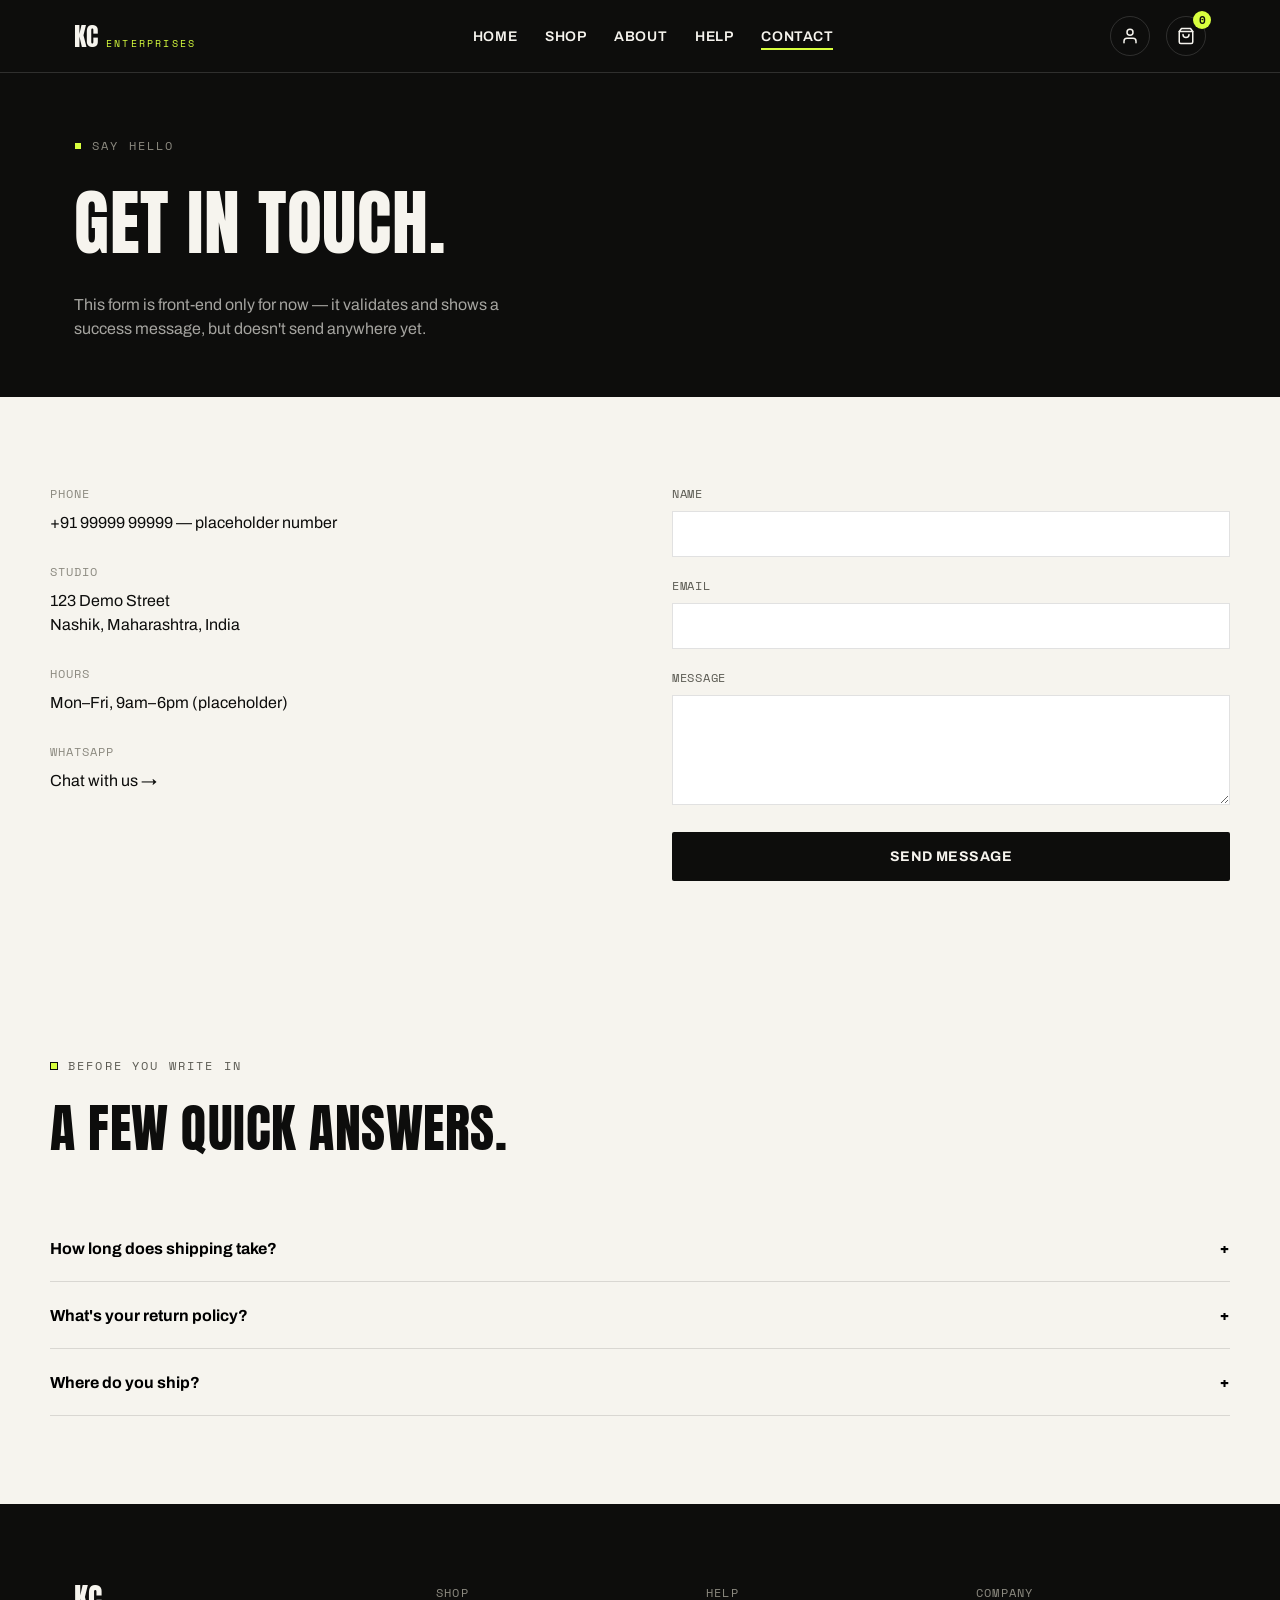
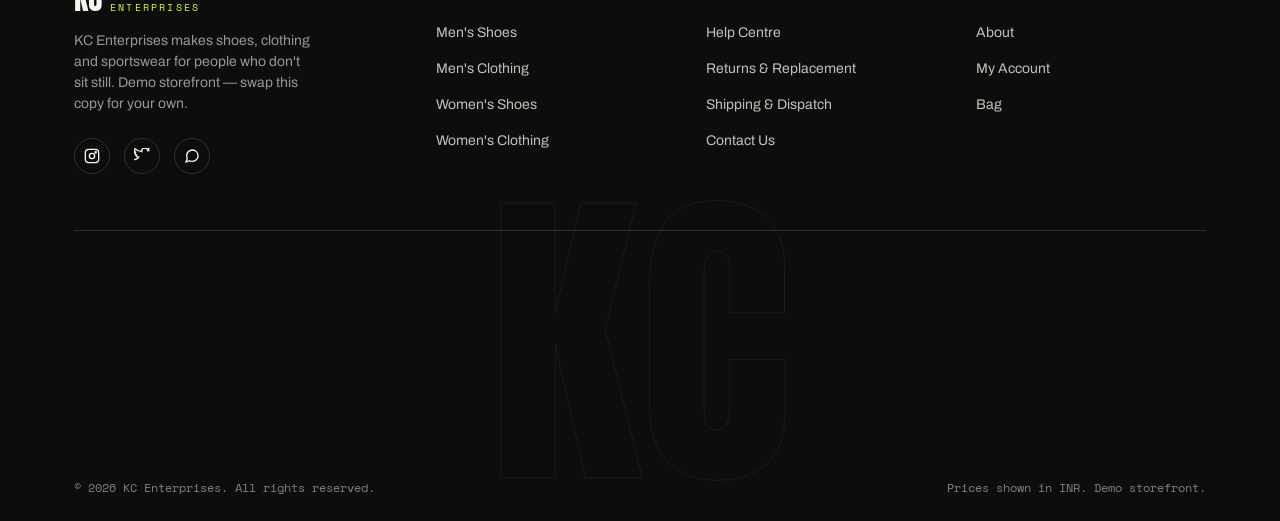
==== contact.html @ c6b81d35 "Initial commit: KC Enterprises storefront" ====
<!doctype html>
<html lang="en">
<head>
<meta charset="UTF-8">
<meta name="viewport" content="width=device-width, initial-scale=1.0">
<title>Contact — KC Enterprises</title>
<meta name="description" content="Contact KC Enterprises.">
<link rel="icon" href="assets/favicon.svg" type="image/svg+xml">
<link rel="stylesheet" href="assets/styles.css">
</head>
<body>
<a class="skip-link" href="#main">Skip to content</a>
<header class="site-header">
  <nav class="nav container">
    <a href="index.html" class="logo">KC <span>Enterprises</span></a>
    <ul class="nav-links">
      <li><a href="index.html" >Home</a></li>
      <li><a href="shop.html" >Shop</a></li>
      <li><a href="about.html" >About</a></li>
      <li><a href="help-centre.html" >Help</a></li>
      <li><a href="contact.html" aria-current="page">Contact</a></li>
    </ul>
    <div class="nav-actions">
      <a href="account.html" class="bag-btn" aria-label="Account" title="Account">
        <svg viewBox="0 0 24 24" fill="none" stroke-width="2" stroke-linecap="round" stroke-linejoin="round"><path d="M20 21v-2a4 4 0 0 0-4-4H8a4 4 0 0 0-4 4v2"/><circle cx="12" cy="7" r="4"/></svg>
      </a>
      <a href="cart.html" class="bag-btn" aria-label="Bag" title="Bag">
        <svg viewBox="0 0 24 24" fill="none" stroke-width="2" stroke-linecap="round" stroke-linejoin="round"><path d="M6 2 3 6v14a2 2 0 0 0 2 2h14a2 2 0 0 0 2-2V6l-3-4Z"/><path d="M3 6h18"/><path d="M16 10a4 4 0 0 1-8 0"/></svg>
        <span class="bag-count">0</span>
      </a>
      <button class="nav-toggle" aria-expanded="false" aria-label="Toggle menu"><span></span><span></span><span></span></button>
    </div>
  </nav>
</header>

<main id="main">
  <section class="page-header">
    <div class="container">
      <span class="eyebrow">Say Hello</span>
      <h1>Get in touch.</h1>
      <p>This form is front-end only for now — it validates and shows a success message, but doesn't send anywhere yet.</p>
    </div>
  </section>

  <section class="section container">
    <div class="contact-grid">
      <div class="contact-info">
        <div class="contact-info-item"><h4>Phone</h4><p><a href="tel:+919999999999">+91 99999 99999</a> — placeholder number</p></div>
        <div class="contact-info-item"><h4>Studio</h4><p>123 Demo Street<br>Nashik, Maharashtra, India</p></div>
        <div class="contact-info-item"><h4>Hours</h4><p>Mon–Fri, 9am–6pm (placeholder)</p></div>
        <div class="contact-info-item"><h4>WhatsApp</h4><p><a href="#" id="contactWaLink">Chat with us →</a></p></div>
      </div>
      <div>
        <div class="contact-success">Message received — we'll get back to you shortly. (Demo confirmation — no email was actually sent.)</div>
        <form class="contact-form">
          <div class="field"><label for="cname">Name</label><input id="cname" name="name"><span class="field-error">Please enter your name.</span></div>
          <div class="field"><label for="cemail">Email</label><input id="cemail" name="email" type="email"><span class="field-error">Please enter a valid email.</span></div>
          <div class="field"><label for="cmessage">Message</label><textarea id="cmessage" name="message" rows="5"></textarea><span class="field-error">Please enter a message.</span></div>
          <button class="btn btn--ink btn--block" type="submit">Send Message</button>
        </form>
      </div>
    </div>
  </section>

  <section class="section container">
    <div class="section-head"><div><span class="eyebrow">Before You Write In</span><h2>A few quick answers.</h2></div></div>
    <div class="faq-item"><button class="faq-q" aria-expanded="false" aria-controls="f1">How long does shipping take?<span>+</span></button><div class="faq-a" id="f1"><p>Orders typically dispatch within 24-48 hours and arrive in 3-7 business days across India.</p></div></div>
    <div class="faq-item"><button class="faq-q" aria-expanded="false" aria-controls="f2">What's your return policy?<span>+</span></button><div class="faq-a" id="f2"><p>Unworn items can be returned in original packaging within 14 days of delivery.</p></div></div>
    <div class="faq-item"><button class="faq-q" aria-expanded="false" aria-controls="f3">Where do you ship?<span>+</span></button><div class="faq-a" id="f3"><p>Currently shipping across India only — placeholder, update once you finalise logistics.</p></div></div>
  </section>
</main>
<script>
document.getElementById('contactWaLink') && document.getElementById('contactWaLink').addEventListener('click', function(e){
  e.preventDefault();
  window.open(buildWaLink('Hi KC Enterprises, I have a question.'), '_blank');
});
</script>

<footer class="site-footer">
  <div class="container">
    <div class="footer-grid">
      <div class="footer-brand">
        <a href="index.html" class="logo">KC <span>Enterprises</span></a>
        <p>KC Enterprises makes shoes, clothing and sportswear for people who don't sit still. Demo storefront — swap this copy for your own.</p>
        <div class="footer-social">
          <a href="#" aria-label="Instagram"><svg viewBox="0 0 24 24" fill="none" stroke-width="2"><rect x="2" y="2" width="20" height="20" rx="5"/><circle cx="12" cy="12" r="4"/><circle cx="17.5" cy="6.5" r="1"/></svg></a>
          <a href="#" aria-label="Twitter"><svg viewBox="0 0 24 24" fill="none" stroke-width="2"><path d="M23 3a10.9 10.9 0 0 1-3.14 1.53A4.48 4.48 0 0 0 22.4.36a9.09 9.09 0 0 1-2.88 1.1A4.52 4.52 0 0 0 16.11 0c-2.5 0-4.52 2.02-4.52 4.52 0 .35.04.69.11 1.02C7.69 5.4 4.07 3.48 1.64.9a4.48 4.48 0 0 0 1.4 6.04A4.48 4.48 0 0 1 1 6.13v.06c0 2.2 1.56 4.03 3.64 4.46-.38.1-.78.16-1.2.16-.29 0-.57-.03-.85-.08.58 1.8 2.26 3.12 4.25 3.15A9.06 9.06 0 0 1 1 17.54 9.06 9.06 0 0 1 0 17.5"/></svg></a>
          <a href="#" aria-label="WhatsApp"><svg viewBox="0 0 24 24" fill="none" stroke-width="2"><path d="M21 11.5a8.38 8.38 0 0 1-.9 3.8 8.5 8.5 0 0 1-7.6 4.7 8.38 8.38 0 0 1-3.8-.9L3 21l1.9-5.7a8.38 8.38 0 0 1-.9-3.8 8.5 8.5 0 0 1 4.7-7.6 8.38 8.38 0 0 1 3.8-.9h.5a8.48 8.48 0 0 1 8 8v.5z"/></svg></a>
        </div>
      </div>
      <div class="footer-col">
        <h4>Shop</h4>
        <ul>
          <li><a href="shop.html?gender=men&cat=shoes">Men's Shoes</a></li>
          <li><a href="shop.html?gender=men&cat=clothing">Men's Clothing</a></li>
          <li><a href="shop.html?gender=women&cat=shoes">Women's Shoes</a></li>
          <li><a href="shop.html?gender=women&cat=clothing">Women's Clothing</a></li>
        </ul>
      </div>
      <div class="footer-col">
        <h4>Help</h4>
        <ul>
          <li><a href="help-centre.html">Help Centre</a></li>
          <li><a href="help-centre.html#returns">Returns &amp; Replacement</a></li>
          <li><a href="help-centre.html#shipping">Shipping &amp; Dispatch</a></li>
          <li><a href="contact.html">Contact Us</a></li>
        </ul>
      </div>
      <div class="footer-col">
        <h4>Company</h4>
        <ul>
          <li><a href="about.html">About</a></li>
          <li><a href="account.html">My Account</a></li>
          <li><a href="cart.html">Bag</a></li>
        </ul>
      </div>
    </div>
    <div class="footer-watermark">KC</div>
    <div class="footer-bottom container">
      <span>© 2026 KC Enterprises. All rights reserved.</span>
      <span>Prices shown in INR. Demo storefront.</span>
    </div>
  </div>
</footer>
<script src="assets/products.js"></script>
<script src="assets/cart.js"></script>
<script src="assets/main.js"></script>
</body>
</html>
---- assets/styles.css ----
/* ==========================================================================
KC ENTERPRISES — stylesheet
Design tokens live in :root. Change colors/fonts there to re-skin the site.
========================================================================== */

@import url('https://fonts.googleapis.com/css2?family=Anton&family=Archivo:ital,wght@0,400;0,500;0,600;0,700;0,800;1,400&family=Space+Mono:wght@400;700&display=swap');

:root{
  --ink: #0d0d0c;
  --ink-soft: #1c1c1a;
  --paper: #f6f4ee;
  --white: #ffffff;
  --volt: #d8ff3e;
  --volt-dim: #c2e62f;
  --ash: #8c8a80;
  --ash-dark: #5b5a52;
  --line: rgba(255,255,255,.14);
  --line-dark: rgba(13,13,12,.12);
  --f-display: 'Anton', 'Arial Narrow', sans-serif;
  --f-body: 'Archivo', system-ui, sans-serif;
  --f-mono: 'Space Mono', monospace;
  --container: 1180px;
  --gutter: 24px;
  --radius: 2px;
  --ease: cubic-bezier(.22,.68,0,1);
}

*,*::before,*::after{ box-sizing:border-box; }
html{ scroll-behavior:smooth; }
@media (prefers-reduced-motion: reduce){
  html{ scroll-behavior:auto; }
  *,*::before,*::after{ animation-duration:.001ms !important; animation-iteration-count:1 !important; transition-duration:.001ms !important; scroll-behavior:auto !important; }
}
body{ margin:0; background:var(--paper); color:var(--ink); font-family:var(--f-body); font-size:16px; line-height:1.5; -webkit-font-smoothing:antialiased; }
img{ max-width:100%; display:block; }
a{ color:inherit; text-decoration:none; }
ul{ margin:0; padding:0; list-style:none; }
button{ font-family:inherit; cursor:pointer; }
h1,h2,h3,h4{ margin:0; font-family:var(--f-display); text-transform:uppercase; letter-spacing:.01em; font-weight:400; }
p{ margin:0; }
:focus-visible{ outline:3px solid var(--volt); outline-offset:3px; }
.container{ max-width:var(--container); margin:0 auto; padding:0 var(--gutter); }
.skip-link{ position:absolute; left:-9999px; top:0; background:var(--volt); color:var(--ink); padding:10px 16px; z-index:200; font-family:var(--f-mono); }
.skip-link:focus{ left:12px; top:12px; }
.eyebrow{ font-family:var(--f-mono); font-size:12px; letter-spacing:.18em; text-transform:uppercase; color:var(--ash-dark); display:flex; align-items:center; gap:10px; }
.eyebrow::before{ content:''; width:8px; height:8px; background:var(--volt); border:1px solid var(--ink); flex-shrink:0; }
.ash-text{ color:var(--ash-dark); }
.reveal{ opacity:0; transform:translateY(18px); transition:opacity .6s var(--ease), transform .6s var(--ease); }
.reveal.is-visible{ opacity:1; transform:translateY(0); }

/* TAG */
.tag{ --tag-bg: var(--ink); --tag-fg: var(--paper); position:relative; display:inline-flex; align-items:center; gap:8px; background:var(--tag-bg); color:var(--tag-fg); font-family:var(--f-mono); font-size:12px; letter-spacing:.08em; text-transform:uppercase; padding:8px 14px 8px 22px; clip-path: polygon(14px 0, 100% 0, 100% 100%, 14px 100%, 0 50%); white-space:nowrap; }
.tag::after{ content:''; position:absolute; left:7px; top:50%; width:5px; height:5px; border-radius:50%; background:var(--tag-fg); opacity:.35; transform:translateY(-50%); }
.tag--volt{ --tag-bg:var(--volt); --tag-fg:var(--ink); }

/* HEADER / NAV */
.site-header{ position:sticky; top:0; z-index:100; background:var(--ink); border-bottom:1px solid var(--line); }
.nav{ display:flex; align-items:center; justify-content:space-between; gap:24px; padding-top:16px; padding-bottom:16px; color:var(--paper); }
.logo{ font-family:var(--f-display); font-size:26px; line-height:1; display:flex; align-items:baseline; gap:8px; color:var(--paper); }
.logo span{ font-family:var(--f-mono); font-size:10px; letter-spacing:.22em; color:var(--volt); text-transform:uppercase; }
.nav-links{ display:flex; gap:28px; font-family:var(--f-body); font-weight:600; font-size:14px; text-transform:uppercase; letter-spacing:.04em; }
.nav-links a{ position:relative; padding:4px 0; color:var(--paper); }
.nav-links a::after{ content:''; position:absolute; left:0; right:0; bottom:-2px; height:2px; background:var(--volt); transform:scaleX(0); transform-origin:left; transition:transform .25s var(--ease); }
.nav-links a:hover::after, .nav-links a:focus-visible::after, .nav-links a[aria-current="page"]::after{ transform:scaleX(1); }
.nav-actions{ display:flex; align-items:center; gap:16px; }
.bag-btn{ position:relative; background:none; border:1px solid var(--line); color:var(--paper); width:40px; height:40px; border-radius:50%; display:grid; place-items:center; }
.bag-btn svg{ width:18px; height:18px; stroke:var(--paper); }
.bag-count{ position:absolute; top:-6px; right:-6px; background:var(--volt); color:var(--ink); font-family:var(--f-mono); font-size:11px; font-weight:700; width:18px; height:18px; border-radius:50%; display:grid; place-items:center; }
.nav-toggle{ display:none; background:none; border:none; width:36px; height:28px; flex-direction:column; justify-content:space-between; padding:2px 0; }
.nav-toggle span{ display:block; height:2px; width:100%; background:var(--paper); transition:transform .25s var(--ease), opacity .25s var(--ease); }
.nav-toggle[aria-expanded="true"] span:nth-child(1){ transform:translateY(9px) rotate(45deg); }
.nav-toggle[aria-expanded="true"] span:nth-child(2){ opacity:0; }
.nav-toggle[aria-expanded="true"] span:nth-child(3){ transform:translateY(-9px) rotate(-45deg); }
@media (max-width: 860px){
  .nav-toggle{ display:flex; }
  .nav-links{ position:fixed; inset:73px 0 0 0; background:var(--ink); flex-direction:column; gap:0; padding:8px 24px 24px; transform:translateY(-8px); opacity:0; visibility:hidden; transition:opacity .2s var(--ease), transform .2s var(--ease), visibility .2s; }
  .nav-links.is-open{ opacity:1; transform:translateY(0); visibility:visible; }
  .nav-links li{ border-bottom:1px solid var(--line); }
  .nav-links a{ display:block; padding:16px 0; }
}

/* HERO */
.hero{ position:relative; background:var(--ink); color:var(--paper); overflow:hidden; padding:96px 0 120px; }
.hero::before{ content:''; position:absolute; inset:0; background-image:radial-gradient(circle at 1px 1px, rgba(255,255,255,.07) 1px, transparent 0); background-size:4px 4px; opacity:.5; pointer-events:none; }
.hero-inner{ position:relative; max-width:var(--container); margin:0 auto; padding:0 var(--gutter); }
.hero .tag{ margin-bottom:28px; }
.hero h1{ font-size:clamp(48px, 9vw, 108px); line-height:.96; max-width:14ch; }
.hero h1 mark{ background:none; color:var(--volt); }
.hero-sub{ margin-top:24px; max-width:46ch; font-size:18px; color:rgba(246,244,238,.72); }
.hero-actions{ margin-top:40px; display:flex; align-items:center; gap:20px; flex-wrap:wrap; }
.hero-link{ font-family:var(--f-mono); font-size:13px; letter-spacing:.06em; text-transform:uppercase; border-bottom:1px solid currentColor; padding-bottom:2px; }
.scroll-cue{ position:absolute; right:var(--gutter); bottom:28px; display:flex; align-items:center; gap:10px; font-family:var(--f-mono); font-size:11px; letter-spacing:.18em; color:rgba(246,244,238,.5); text-transform:uppercase; }
.scroll-cue span{ width:1px; height:34px; background:rgba(246,244,238,.3); display:block; overflow:hidden; }
.scroll-cue span::after{ content:''; display:block; width:100%; height:50%; background:var(--volt); animation:scrollcue 1.8s var(--ease) infinite; }
@keyframes scrollcue{ 0%{ transform:translateY(-100%); } 100%{ transform:translateY(200%); } }

/* BUTTONS */
.btn{ display:inline-flex; align-items:center; gap:10px; font-family:var(--f-body); font-weight:700; font-size:14px; letter-spacing:.03em; text-transform:uppercase; padding:16px 28px; border:1px solid transparent; border-radius:var(--radius); transition:transform .2s var(--ease), background .2s var(--ease), color .2s var(--ease), border-color .2s var(--ease); }
.btn:hover{ transform:translateY(-2px); }
.btn--volt{ background:var(--volt); color:var(--ink); }
.btn--volt:hover{ background:var(--volt-dim); }
.btn--outline{ background:transparent; color:var(--paper); border-color:var(--line); }
.btn--outline:hover{ border-color:var(--paper); }
.btn--ink{ background:var(--ink); color:var(--paper); }
.btn--ink:hover{ background:var(--ink-soft); }
.btn--block{ width:100%; justify-content:center; }
.btn--small{ padding:10px 18px; font-size:12px; }
.btn-disabled{ opacity:.4; pointer-events:none; }

/* page-header outline buttons override on light bg pages */
.about-info .btn--outline, .pdp-info .btn--outline{ color:var(--ink); border-color:var(--line-dark); }

/* MARQUEE */
.marquee{ background:var(--volt); color:var(--ink); overflow:hidden; border-bottom:1px solid var(--ink); border-top:1px solid var(--ink); }
.marquee-track{ display:flex; width:max-content; animation:marquee 22s linear infinite; }
@media (prefers-reduced-motion: reduce){ .marquee-track{ animation:none; } }
.marquee-track span{ font-family:var(--f-display); font-size:20px; letter-spacing:.02em; padding:14px 28px; white-space:nowrap; }
.marquee-track span::after{ content:'•'; margin-left:28px; }
@keyframes marquee{ from{ transform:translateX(0); } to{ transform:translateX(-50%); } }

/* SECTIONS */
.section{ padding:88px 0; }
.section--tight{ padding:64px 0; }
.section-head{ display:flex; align-items:flex-end; justify-content:space-between; gap:24px; flex-wrap:wrap; margin-bottom:48px; }
.section-head h2{ font-size:clamp(32px, 4.5vw, 52px); margin-top:14px; max-width:18ch; }
.section-head p{ max-width:38ch; color:var(--ash-dark); }

/* CATEGORY GRID */
.cat-grid{ display:grid; grid-template-columns:repeat(3, 1fr); gap:20px; }
.cat-card{ position:relative; background:var(--ink); color:var(--paper); padding:36px 28px 28px; min-height:280px; display:flex; flex-direction:column; justify-content:space-between; overflow:hidden; transition:background .3s var(--ease); }
.cat-card:hover{ background:var(--ink-soft); }
.cat-card svg{ width:54px; height:54px; stroke:var(--paper); transition:transform .3s var(--ease), stroke .3s var(--ease); }
.cat-card:hover svg{ stroke:var(--volt); transform:translateY(-4px); }
.cat-card h3{ font-size:26px; margin-top:24px; }
.cat-card .cat-count{ font-family:var(--f-mono); font-size:12px; letter-spacing:.08em; color:var(--ash); text-transform:uppercase; }
.cat-card .cat-link{ margin-top:18px; font-family:var(--f-mono); font-size:12px; letter-spacing:.06em; text-transform:uppercase; display:inline-flex; align-items:center; gap:8px; }
.cat-card .cat-link svg{ width:14px; height:14px; stroke:currentColor; transition:transform .2s var(--ease); }
.cat-card:hover .cat-link svg{ transform:translateX(4px); }
@media (max-width: 860px){ .cat-grid{ grid-template-columns:1fr; } }

/* PRODUCT GRID */
.product-grid{ display:grid; grid-template-columns:repeat(3, 1fr); gap:28px 24px; }
.product-card{ display:flex; flex-direction:column; }
.product-figure{ position:relative; background:var(--white); border:1px solid var(--line-dark); aspect-ratio:1/1; display:grid; place-items:center; overflow:hidden; }
.product-figure svg{ width:62%; height:62%; stroke:var(--ink); transition:transform .35s var(--ease); }
.product-card:hover .product-figure svg{ transform:scale(1.06) rotate(-2deg); }
.product-tag{ position:absolute; top:12px; left:12px; }
.product-body{ padding-top:16px; display:flex; flex-direction:column; gap:6px; }
.product-sku{ font-family:var(--f-mono); font-size:11px; letter-spacing:.06em; color:var(--ash); text-transform:uppercase; }
.product-name{ font-family:var(--f-body); font-weight:700; font-size:16px; text-transform:uppercase; letter-spacing:.01em; }
.product-meta{ display:flex; align-items:center; justify-content:space-between; margin-top:4px; }
.product-price{ font-family:var(--f-mono); font-size:15px; font-weight:700; }
.product-add{ background:none; border:1px solid var(--ink); font-family:var(--f-mono); font-size:11px; letter-spacing:.06em; text-transform:uppercase; padding:8px 12px; transition:background .2s var(--ease), color .2s var(--ease); }
.product-add:hover{ background:var(--ink); color:var(--paper); }
.product-add.is-added{ background:var(--volt); border-color:var(--ink); color:var(--ink); }
.featured-foot{ margin-top:48px; text-align:center; }
@media (max-width: 980px){ .product-grid{ grid-template-columns:repeat(2, 1fr); } }
@media (max-width: 560px){ .product-grid{ grid-template-columns:1fr 1fr; gap:18px 14px; } .product-name{ font-size:13px; } }

/* PROMO SPLIT */
.promo{ display:grid; grid-template-columns:1.1fr .9fr; }
.promo-panel{ padding:80px var(--gutter); }
.promo-panel--ink{ background:var(--ink); color:var(--paper); }
.promo-panel--volt{ background:var(--volt); color:var(--ink); }
.promo-panel h2{ font-size:clamp(30px,4vw,46px); max-width:16ch; }
.promo-panel p{ margin-top:20px; max-width:42ch; font-size:16px; }
.promo-panel--ink p{ color:rgba(246,244,238,.7); }
.promo-list{ margin-top:32px; display:flex; flex-direction:column; gap:18px; }
.promo-list li{ display:flex; align-items:baseline; gap:16px; font-family:var(--f-mono); font-size:14px; border-top:1px solid var(--ink); padding-top:14px; }
.promo-list li:first-child{ border-top:none; padding-top:0; }
.promo-list b{ font-size:22px; }
@media (max-width: 860px){ .promo{ grid-template-columns:1fr; } }

/* NEWSLETTER */
.newsletter-box{ background:var(--ink); color:var(--paper); padding:56px 48px; display:flex; align-items:center; justify-content:space-between; gap:40px; flex-wrap:wrap; }
.newsletter-copy h2{ font-size:clamp(26px,3.4vw,38px); max-width:14ch; }
.newsletter-copy p{ margin-top:10px; color:rgba(246,244,238,.65); max-width:34ch; }
.newsletter-form{ display:flex; gap:0; flex:0 0 auto; min-width:340px; }
.newsletter-form input{ background:transparent; border:1px solid var(--line); border-right:none; color:var(--paper); font-family:var(--f-mono); font-size:13px; padding:0 16px; height:50px; flex:1; min-width:0; }
.newsletter-form input::placeholder{ color:rgba(246,244,238,.45); }
.newsletter-form .btn{ height:50px; padding:0 22px; border-radius:0; }
.form-msg{ margin-top:14px; font-family:var(--f-mono); font-size:12px; letter-spacing:.04em; }
.form-msg[data-state="ok"]{ color:var(--volt); }
.form-msg[data-state="error"]{ color:#ff8a6a; }
@media (max-width: 720px){ .newsletter-box{ padding:40px 24px; flex-direction:column; align-items:flex-start; } .newsletter-form{ width:100%; min-width:0; } }

/* FOOTER */
.site-footer{ position:relative; background:var(--ink); color:var(--paper); padding:80px 0 0; overflow:hidden; }
.footer-grid{ display:grid; grid-template-columns:1.4fr 1fr 1fr 1fr; gap:40px; padding-bottom:56px; border-bottom:1px solid var(--line); }
.footer-brand .logo{ font-size:30px; }
.footer-brand p{ margin-top:16px; color:rgba(246,244,238,.6); max-width:30ch; font-size:14px; }
.footer-social{ display:flex; gap:14px; margin-top:24px; }
.footer-social a{ width:36px; height:36px; border:1px solid var(--line); border-radius:50%; display:grid; place-items:center; transition:background .2s var(--ease), border-color .2s var(--ease); }
.footer-social a:hover{ background:var(--volt); border-color:var(--volt); }
.footer-social a:hover svg{ stroke:var(--ink); }
.footer-social svg{ width:16px; height:16px; stroke:var(--paper); }
.footer-col h4{ font-family:var(--f-mono); font-size:12px; letter-spacing:.1em; text-transform:uppercase; color:var(--ash); margin-bottom:18px; }
.footer-col ul{ display:flex; flex-direction:column; gap:12px; }
.footer-col a{ font-size:14px; color:rgba(246,244,238,.78); }
.footer-col a:hover{ color:var(--volt); }
.footer-bottom{ display:flex; align-items:center; justify-content:space-between; gap:16px; flex-wrap:wrap; padding:24px 0; font-family:var(--f-mono); font-size:12px; color:rgba(246,244,238,.5); }
.footer-watermark{ font-family:var(--f-display); font-size:min(28vw, 320px); line-height:.7; color:transparent; -webkit-text-stroke:1px rgba(246,244,238,.06); text-align:center; margin:0 -20px; pointer-events:none; user-select:none; }
@media (max-width: 860px){ .footer-grid{ grid-template-columns:1fr 1fr; } }
@media (max-width: 560px){ .footer-grid{ grid-template-columns:1fr; } }

/* PAGE HEADER */
.page-header{ background:var(--ink); color:var(--paper); padding:64px 0 56px; }
.page-header .eyebrow{ color:var(--ash); }
.page-header .eyebrow::before{ background:var(--volt); }
.page-header h1{ font-size:clamp(40px,6vw,72px); margin-top:14px; }
.page-header p{ margin-top:16px; color:rgba(246,244,238,.65); max-width:48ch; }

/* SHOP FILTERS */
.shop-toolbar{ display:flex; align-items:center; justify-content:space-between; gap:20px; flex-wrap:wrap; padding:32px 0; border-bottom:1px solid var(--line-dark); margin-bottom:40px; }
.filter-tabs{ display:flex; gap:10px; flex-wrap:wrap; }
.filter-tab{ background:transparent; border:1px solid var(--line-dark); font-family:var(--f-mono); font-size:12px; letter-spacing:.06em; text-transform:uppercase; padding:10px 16px; transition:background .2s var(--ease), color .2s var(--ease), border-color .2s var(--ease); }
.filter-tab.is-active{ background:var(--ink); color:var(--paper); border-color:var(--ink); }
.sort-select{ font-family:var(--f-mono); font-size:12px; letter-spacing:.04em; text-transform:uppercase; background:var(--paper); border:1px solid var(--line-dark); padding:10px 14px; }
.product-card.is-hidden{ display:none; }
.empty-state{ text-align:center; padding:60px 0; color:var(--ash-dark); font-family:var(--f-mono); display:none; }
.empty-state.is-visible{ display:block; }

/* ABOUT PAGE */
.stat-grid{ display:grid; grid-template-columns:repeat(4,1fr); gap:1px; background:var(--line-dark); border:1px solid var(--line-dark); }
.stat-cell{ background:var(--paper); padding:36px 24px; text-align:center; }
.stat-cell b{ display:block; font-family:var(--f-display); font-size:clamp(32px,4vw,48px); }
.stat-cell span{ display:block; margin-top:8px; font-family:var(--f-mono); font-size:12px; letter-spacing:.06em; text-transform:uppercase; color:var(--ash-dark); }
@media (max-width: 700px){ .stat-grid{ grid-template-columns:repeat(2,1fr); } }
.value-grid{ display:grid; grid-template-columns:repeat(3,1fr); gap:32px; }
.value-card{ border-top:2px solid var(--ink); padding-top:20px; }
.value-card h3{ font-size:20px; margin-bottom:10px; }
.value-card p{ color:var(--ash-dark); font-size:15px; }
@media (max-width: 860px){ .value-grid{ grid-template-columns:1fr; } }
.about-split{ display:grid; grid-template-columns:1fr 1fr; gap:56px; align-items:center; }
.about-split-figure{ background:var(--ink); aspect-ratio:4/5; display:grid; place-items:center; }
.about-split-figure svg{ width:50%; stroke:var(--volt); }
@media (max-width: 860px){ .about-split{ grid-template-columns:1fr; } }

/* CONTACT PAGE */
.contact-grid{ display:grid; grid-template-columns:1fr 1fr; gap:64px; }
.contact-info{ display:flex; flex-direction:column; gap:28px; }
.contact-info-item h4{ font-family:var(--f-mono); font-size:12px; letter-spacing:.08em; text-transform:uppercase; color:var(--ash); margin-bottom:8px; }
.contact-info-item p{ font-size:16px; }
.contact-info-item a:hover{ color:var(--ash-dark); text-decoration:underline; }
.field{ margin-bottom:20px; }
.field label{ display:block; font-family:var(--f-mono); font-size:12px; letter-spacing:.06em; text-transform:uppercase; margin-bottom:8px; color:var(--ash-dark); }
.field input, .field textarea{ width:100%; background:var(--white); border:1px solid var(--line-dark); padding:14px 16px; font-family:var(--f-body); font-size:15px; color:var(--ink); resize:vertical; }
.field input:focus, .field textarea:focus{ border-color:var(--ink); }
.field-error{ display:none; margin-top:6px; font-family:var(--f-mono); font-size:12px; color:#c0392b; }
.field.has-error input, .field.has-error textarea{ border-color:#c0392b; }
.field.has-error .field-error{ display:block; }
.contact-success{ display:none; background:var(--volt); color:var(--ink); padding:18px 20px; font-family:var(--f-mono); font-size:13px; margin-bottom:20px; }
.contact-success.is-visible{ display:block; }
.faq-item{ border-bottom:1px solid var(--line-dark); }
.faq-q{ width:100%; background:none; border:none; display:flex; align-items:center; justify-content:space-between; padding:20px 0; font-family:var(--f-body); font-weight:700; font-size:16px; text-align:left; }
.faq-q span{ font-family:var(--f-mono); font-size:18px; transition:transform .25s var(--ease); }
.faq-q[aria-expanded="true"] span{ transform:rotate(45deg); }
.faq-a{ max-height:0; overflow:hidden; transition:max-height .25s var(--ease); }
.faq-a p{ padding:0 0 20px; color:var(--ash-dark); max-width:60ch; }
@media (max-width: 860px){ .contact-grid{ grid-template-columns:1fr; gap:48px; } }

/* ==========================================================================
DROP COUNTDOWN
========================================================================== */
.drop-countdown{ display:flex; gap:16px; flex-wrap:wrap; }
.drop-box{ background:var(--ink); color:var(--paper); padding:24px 28px; min-width:100px; text-align:center; border:1px solid var(--line); }
.drop-box b{ display:block; font-family:var(--f-display); font-size:40px; color:var(--volt); }
.drop-box span{ display:block; margin-top:6px; font-family:var(--f-mono); font-size:11px; letter-spacing:.1em; text-transform:uppercase; color:var(--ash); }

/* ==========================================================================
PRODUCT DETAIL PAGE (PDP)
========================================================================== */
.pdp{ padding:48px 0 96px; }
.pdp-back{ display:inline-block; margin-bottom:24px; font-family:var(--f-mono); font-size:13px; color:var(--ash-dark); }
.pdp-loading{ padding:120px 0; text-align:center; font-family:var(--f-mono); color:var(--ash-dark); }
.pdp-grid{ display:grid; grid-template-columns:1.1fr 1fr; gap:56px; }
.pdp-figure{ background:var(--white); border:1px solid var(--line-dark); aspect-ratio:1/1; display:grid; place-items:center; }
.pdp-figure svg{ width:55%; height:55%; stroke:var(--ink); }
.pdp-thumbs{ display:flex; gap:12px; margin-top:14px; }
.pdp-thumb{ width:64px; height:64px; border:1px solid var(--line-dark); background:var(--white); }
.pdp-thumb.is-active{ border-color:var(--ink); }
.pdp-badge{ font-family:var(--f-mono); font-size:12px; letter-spacing:.08em; text-transform:uppercase; color:#c0392b; font-weight:700; }
.pdp-info h1{ font-size:clamp(28px,3.6vw,40px); margin-top:8px; }
.pdp-sub{ margin-top:6px; color:var(--ash-dark); font-family:var(--f-mono); font-size:13px; text-transform:uppercase; }
.pdp-price{ margin-top:20px; display:flex; align-items:baseline; gap:12px; flex-wrap:wrap; }
.pdp-price-now{ font-family:var(--f-mono); font-size:28px; font-weight:700; }
.pdp-price-was{ font-family:var(--f-mono); font-size:16px; color:var(--ash); text-decoration:line-through; }
.pdp-price-tax{ font-family:var(--f-mono); font-size:12px; color:var(--ash); width:100%; }
.pdp-size-head{ margin-top:32px; display:flex; align-items:center; justify-content:space-between; }
.pdp-size-head span{ font-family:var(--f-mono); font-size:12px; letter-spacing:.08em; text-transform:uppercase; }
.pdp-sizeguide{ background:none; border:none; font-family:var(--f-mono); font-size:12px; text-decoration:underline; }
.pdp-sizes{ margin-top:14px; display:flex; gap:10px; flex-wrap:wrap; }
.pdp-size-btn{ min-width:56px; padding:12px 14px; border:1px solid var(--line-dark); background:var(--white); font-family:var(--f-mono); font-size:13px; transition:background .2s var(--ease), color .2s var(--ease); }
.pdp-size-btn:hover{ border-color:var(--ink); }
.pdp-size-btn.is-selected{ background:var(--ink); color:var(--paper); border-color:var(--ink); }
.pdp-size-error{ display:none; margin-top:10px; color:#c0392b; font-family:var(--f-mono); font-size:12px; }
.pdp-size-error.is-visible{ display:block; }
.pdp-actions{ margin-top:24px; display:flex; flex-direction:column; gap:12px; }
.pdp-wa-link{ display:block; margin-top:16px; font-family:var(--f-mono); font-size:13px; color:#1f8a3c; text-decoration:underline; }
.pdp-desc{ margin-top:32px; color:var(--ash-dark); max-width:48ch; }
.pdp-bullets{ margin-top:16px; display:flex; flex-direction:column; gap:8px; }
.pdp-bullets li{ padding-left:18px; position:relative; font-size:14px; color:var(--ash-dark); }
.pdp-bullets li::before{ content:'—'; position:absolute; left:0; }
.pdp-accordion{ border-top:1px solid var(--line-dark); padding:16px 0; }
.pdp-accordion summary{ font-family:var(--f-body); font-weight:700; cursor:pointer; }
.pdp-accordion p{ margin-top:12px; color:var(--ash-dark); font-size:14px; }
.pdp-related{ margin-top:88px; }
.pdp-related h2{ font-size:28px; margin-bottom:32px; }
@media (max-width: 860px){ .pdp-grid{ grid-template-columns:1fr; gap:32px; } }

/* SIZE GUIDE MODAL */
.modal-overlay{ position:fixed; inset:0; background:rgba(13,13,12,.6); display:none; align-items:center; justify-content:center; z-index:300; padding:20px; }
.modal-overlay.is-open{ display:flex; }
.modal-box{ background:var(--paper); max-width:520px; width:100%; max-height:80vh; overflow:auto; padding:32px; position:relative; }
.modal-close{ position:absolute; top:16px; right:16px; background:none; border:none; font-size:28px; line-height:1; }
.size-table{ width:100%; margin-top:20px; border-collapse:collapse; font-family:var(--f-mono); font-size:13px; }
.size-table th, .size-table td{ border:1px solid var(--line-dark); padding:8px 10px; text-align:center; }
.size-table th{ background:var(--ink); color:var(--paper); }

/* ==========================================================================
CART / CHECKOUT
========================================================================== */
.checkout-layout{ display:grid; grid-template-columns:1.6fr 1fr; gap:48px; padding:48px 0 96px; align-items:start; }
.checkout-main{ display:flex; flex-direction:column; gap:0; }
.checkout-section{ padding:32px 0; border-bottom:1px solid var(--line-dark); }
.checkout-section h2, .checkout-section h3{ font-size:20px; margin-bottom:20px; }
.checkout-form{ display:flex; flex-direction:column; }
.checkout-form-row{ display:grid; grid-template-columns:1fr 1fr; gap:16px; }

.bag-list{ display:flex; flex-direction:column; gap:24px; padding-bottom:48px; }
.bag-item{ display:grid; grid-template-columns:90px 1fr auto; gap:18px; border:1px solid var(--line-dark); padding:18px; align-items:center; }
.bag-item-figure{ background:var(--white); aspect-ratio:1/1; display:grid; place-items:center; border:1px solid var(--line-dark); }
.bag-item-figure svg{ width:60%; stroke:var(--ink); }
.bag-item-body{ display:flex; flex-direction:column; gap:4px; }
.bag-item-name{ font-weight:700; text-transform:uppercase; font-size:15px; }
.bag-item-meta{ font-family:var(--f-mono); font-size:12px; color:var(--ash-dark); }
.bag-item-qty{ display:flex; align-items:center; gap:10px; margin-top:8px; }
.qty-btn{ width:28px; height:28px; border:1px solid var(--line-dark); background:var(--white); font-family:var(--f-mono); }
.bag-item-remove{ background:none; border:none; font-family:var(--f-mono); font-size:12px; text-decoration:underline; color:#c0392b; margin-left:12px; }
.bag-item-price{ font-family:var(--f-mono); font-weight:700; font-size:16px; }

.order-summary{ background:var(--white); border:1px solid var(--line-dark); padding:28px; position:sticky; top:96px; }
.order-summary h2{ font-size:18px; margin-bottom:20px; }
.summary-row{ display:flex; justify-content:space-between; padding:10px 0; font-family:var(--f-mono); font-size:14px; border-bottom:1px solid var(--line-dark); }
.summary-row--discount{ color:#1f8a3c; }
.summary-row--total{ border-bottom:none; border-top:2px solid var(--ink); margin-top:6px; padding-top:16px; font-weight:700; font-size:16px; }
.order-summary .btn{ margin-top:20px; }
.checkout-note{ margin-top:14px; font-size:12px; color:var(--ash); font-family:var(--f-mono); }

.coupon-box{ display:flex; gap:10px; }
.coupon-box input{ flex:1; border:1px solid var(--line-dark); padding:12px 14px; font-family:var(--f-mono); font-size:13px; background:var(--white); }
.coupon-msg{ margin-top:10px; font-family:var(--f-mono); font-size:13px; }
.coupon-suggestions{ margin-top:16px; display:flex; gap:10px; flex-wrap:wrap; }
.coupon-suggestions .tag{ cursor:pointer; }

.payment-options{ display:flex; flex-direction:column; gap:0; }
.payment-option{ display:flex; flex-direction:column; gap:4px; padding:18px 0; border-bottom:1px solid var(--line-dark); cursor:pointer; }
.payment-option input{ position:absolute; opacity:0; }
.payment-option-label{ font-weight:700; text-transform:uppercase; font-size:15px; position:relative; padding-left:28px; }
.payment-option-label::before{ content:''; position:absolute; left:0; top:2px; width:18px; height:18px; border:2px solid var(--ink); border-radius:50%; }
.payment-option input:checked + .payment-option-label::after{ content:''; position:absolute; left:5px; top:7px; width:8px; height:8px; background:var(--ink); border-radius:50%; }
.payment-option-sub{ padding-left:28px; font-size:13px; color:var(--ash-dark); }
.payment-detail{ display:none; padding:0 0 18px 28px; flex-direction:column; gap:10px; }
.payment-detail.is-visible{ display:flex; }
.payment-detail input{ border:1px solid var(--line-dark); padding:12px 14px; font-family:var(--f-mono); font-size:13px; background:var(--white); }

@media (max-width: 980px){ .checkout-layout{ grid-template-columns:1fr; } .order-summary{ position:static; } }

/* ==========================================================================
ACCOUNT PAGE
========================================================================== */
.account-login, .account-dashboard{ padding:48px 0 96px; }
.account-summary{ display:flex; align-items:center; justify-content:space-between; gap:20px; flex-wrap:wrap; padding-bottom:32px; border-bottom:1px solid var(--line-dark); margin-bottom:8px; }
.order-card{ border:1px solid var(--line-dark); padding:20px; margin-bottom:16px; }
.order-card-head{ display:flex; justify-content:space-between; font-family:var(--f-mono); font-size:13px; color:var(--ash-dark); }
.order-card-status{ margin-top:8px; font-weight:700; text-transform:uppercase; font-size:13px; }
.order-card-items{ margin-top:10px; display:flex; flex-direction:column; gap:4px; font-size:14px; color:var(--ash-dark); }
.order-card-total{ margin-top:12px; font-family:var(--f-mono); font-weight:700; }
.wa-log-row{ display:flex; justify-content:space-between; padding:10px 0; border-bottom:1px solid var(--line-dark); font-size:13px; }

/* ==========================================================================
HELP CENTRE
========================================================================== */
.help-signin-card{ display:flex; align-items:center; justify-content:space-between; border:1px solid var(--line-dark); padding:24px 28px; margin-top:40px; gap:20px; flex-wrap:wrap; }
.help-section-title{ font-size:24px; margin:48px 0 24px; }
.help-grid{ display:grid; grid-template-columns:repeat(3, 1fr); gap:16px; }
.help-card{ display:flex; flex-direction:column; align-items:center; gap:14px; border:1px solid var(--line-dark); background:var(--white); padding:32px 20px; text-align:center; font-weight:700; text-transform:uppercase; font-size:13px; transition:border-color .2s var(--ease); }
.help-card:hover{ border-color:var(--ink); }
.help-card svg{ width:36px; height:36px; stroke:var(--ink); }
.help-detail{ margin-top:48px; padding-top:24px; border-top:2px solid var(--ink); }
.help-detail h3{ font-size:22px; margin-bottom:16px; }
.help-contact-cta{ margin:64px 0 80px; border:1px solid var(--line-dark); padding:28px; }
.help-contact-link{ display:flex; align-items:center; justify-content:space-between; margin-top:14px; font-weight:700; text-transform:uppercase; }
@media (max-width: 860px){ .help-grid{ grid-template-columns:1fr 1fr; } }
@media (max-width: 560px){ .help-grid{ grid-template-columns:1fr; } }
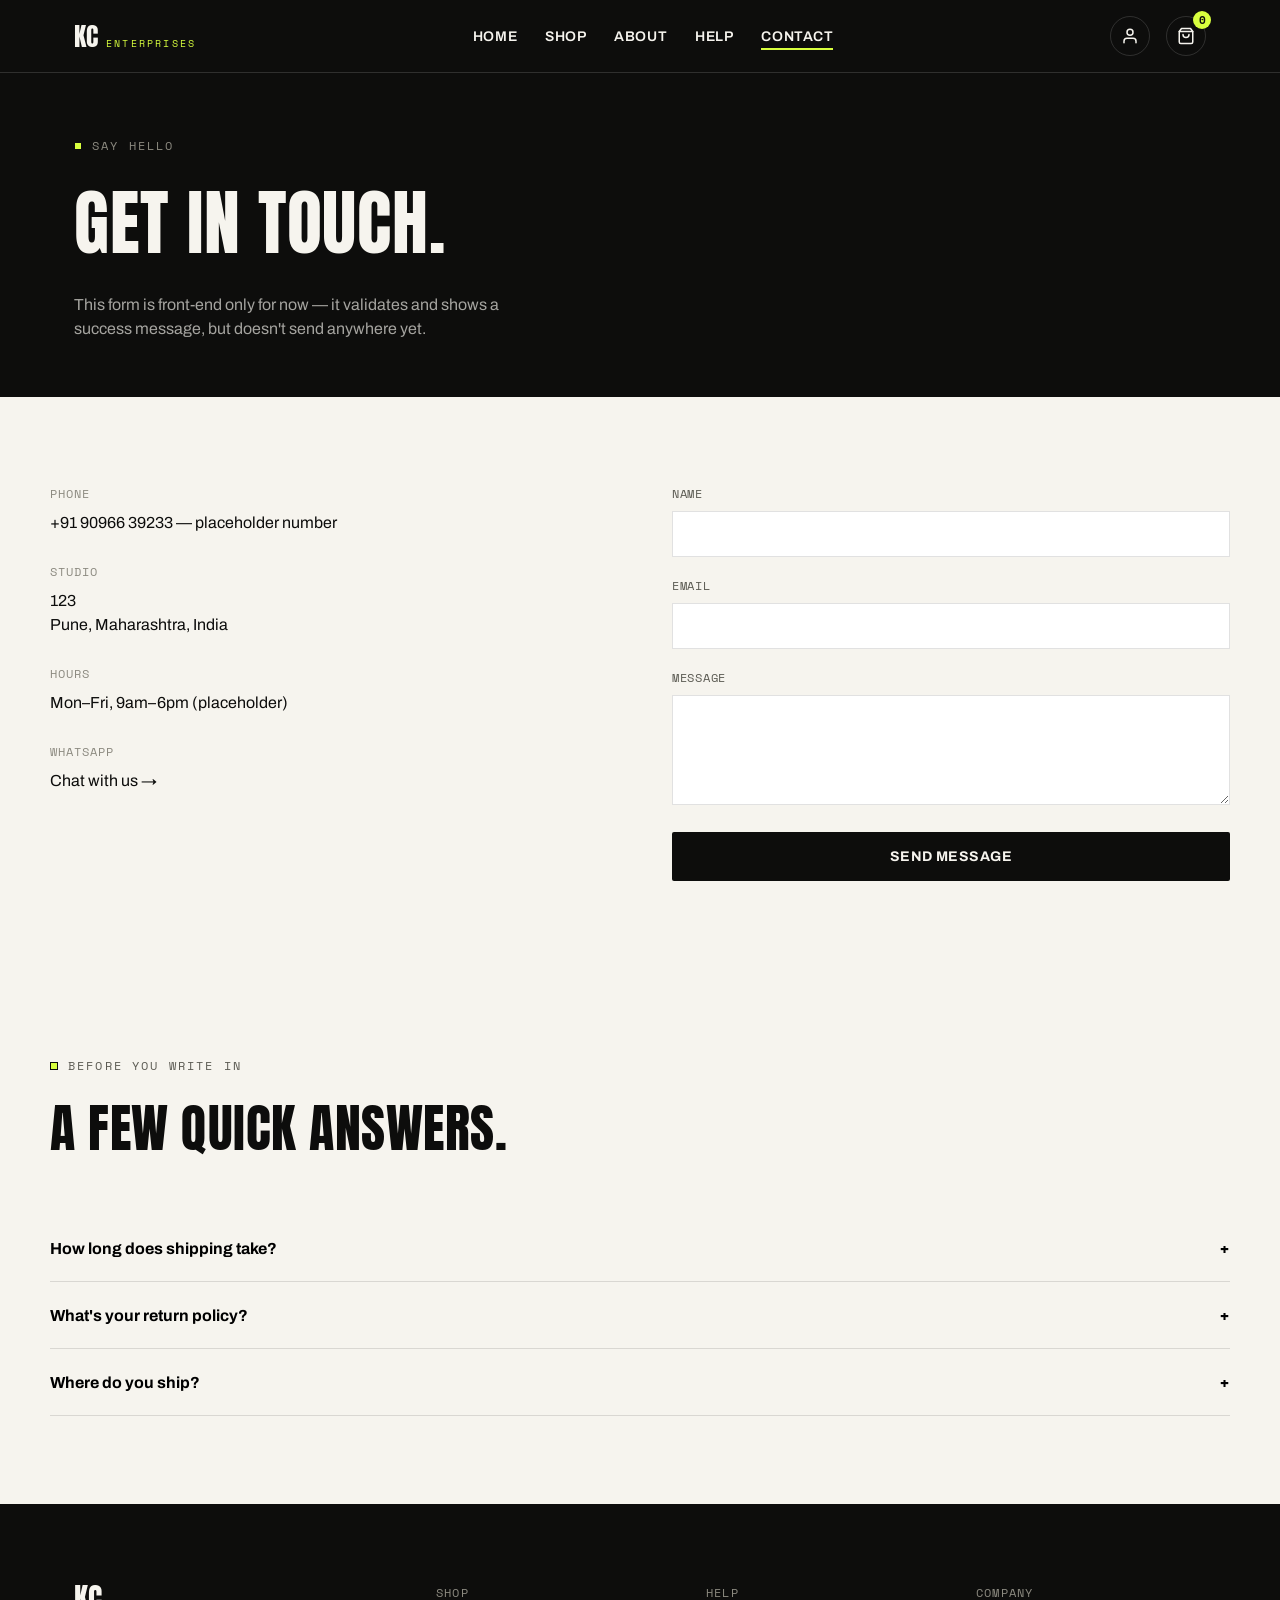
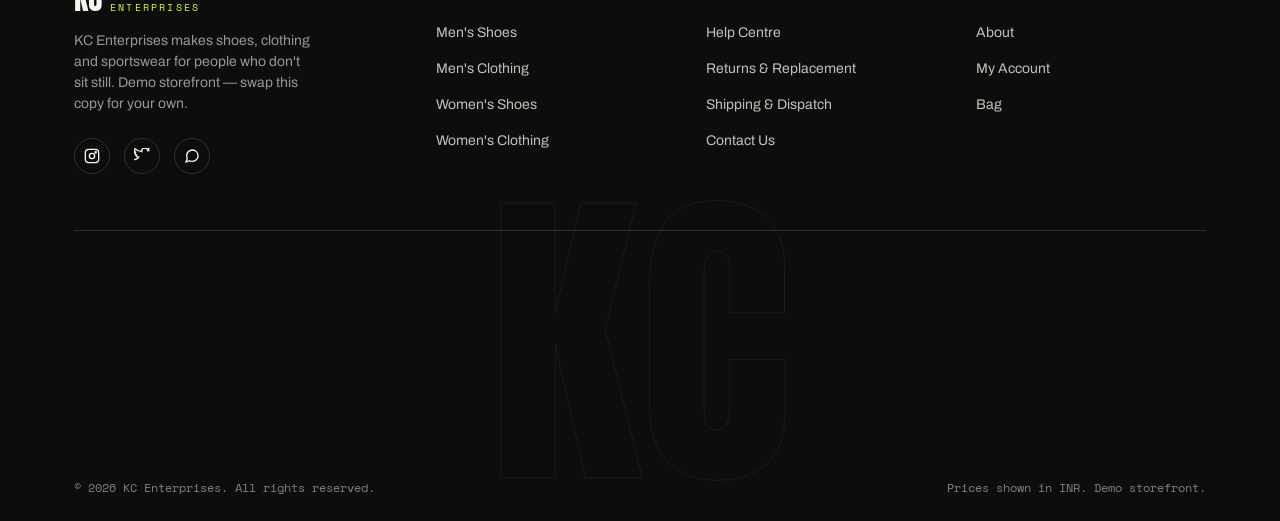
==== commit e4c359a0: "Update contact.html" ====
--- a/contact.html
+++ b/contact.html
@@ -45,8 +45,8 @@
   <section class="section container">
     <div class="contact-grid">
       <div class="contact-info">
-        <div class="contact-info-item"><h4>Phone</h4><p><a href="tel:+919999999999">+91 99999 99999</a> — placeholder number</p></div>
-        <div class="contact-info-item"><h4>Studio</h4><p>123 Demo Street<br>Nashik, Maharashtra, India</p></div>
+        <div class="contact-info-item"><h4>Phone</h4><p><a href="tel:+919096639233">+91 90966 39233</a> — placeholder number</p></div>
+        <div class="contact-info-item"><h4>Studio</h4><p>123 <br>Pune, Maharashtra, India</p></div>
         <div class="contact-info-item"><h4>Hours</h4><p>Mon–Fri, 9am–6pm (placeholder)</p></div>
         <div class="contact-info-item"><h4>WhatsApp</h4><p><a href="#" id="contactWaLink">Chat with us →</a></p></div>
       </div>
